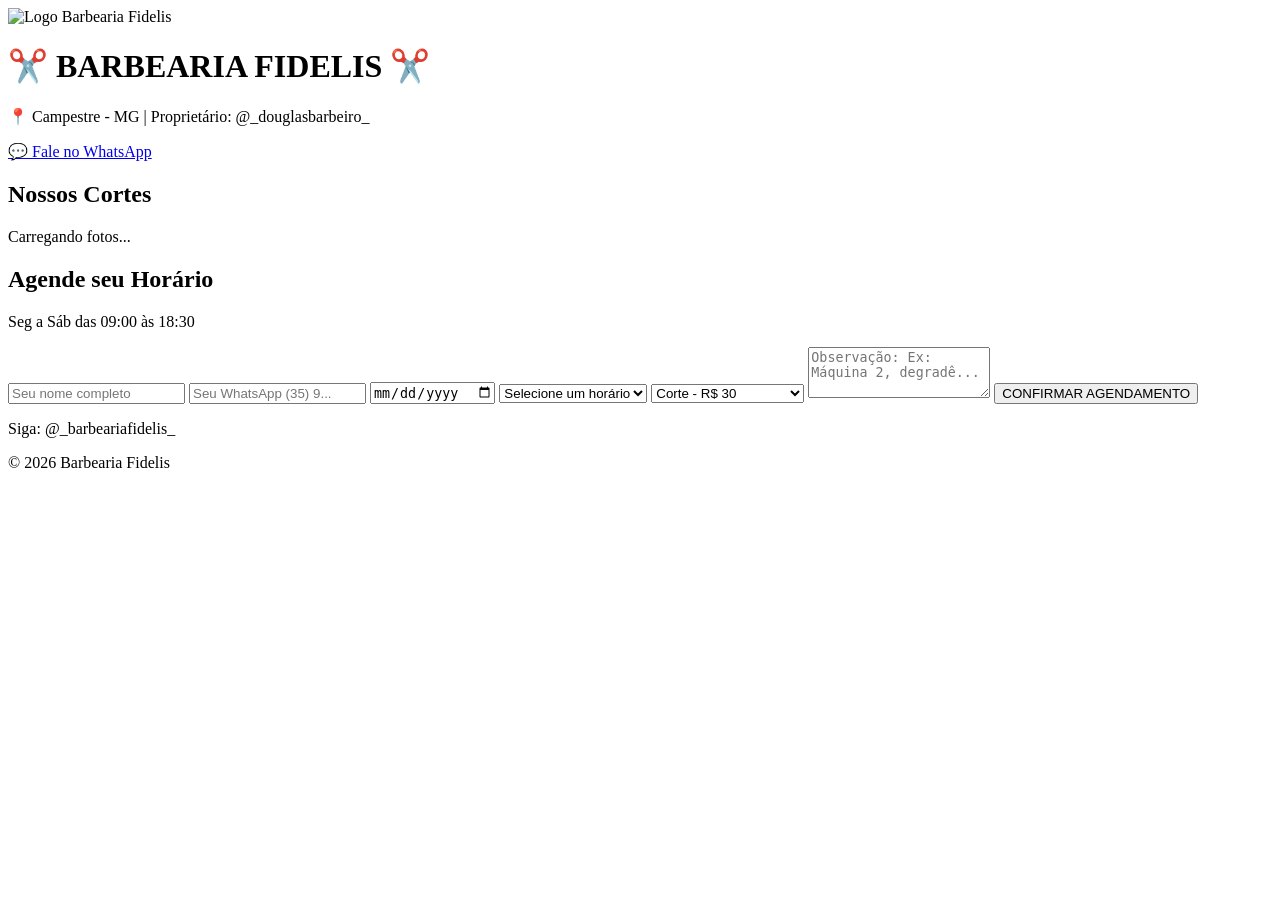
==== index.html @ 906f088e "Create index.html" ====
<!DOCTYPE html>
<html lang="pt-BR">
<head>
  <meta charset="UTF-8">
  <meta name="viewport" content="width=device-width, initial-scale=1.0">
  <title>BARBEARIA FIDELIS - Campestre MG</title>
  <meta name="description" content="Agende seu horário na Barbearia Fidelis. Seg a Sáb das 09:00 às 18:30. Campestre - MG">
  <link rel="stylesheet" href="style.css">
</head>
<body>
  <header>
    <img src="https://via.placeholder.com/120x120/000/D4AF37?text=FIDELIS" alt="Logo Barbearia Fidelis" class="logo">
    <h1>✂️ BARBEARIA FIDELIS ✂️</h1>
    <p>📍 Campestre - MG | Proprietário: @_douglasbarbeiro_</p>
    <a href="https://wa.me/55359999335278" target="_blank" class="whats">💬 Fale no WhatsApp</a>
  </header>

  <section id="galeria">
    <h2>Nossos Cortes</h2>
    <div id="fotos" class="grid-fotos">
      <p>Carregando fotos...</p>
    </div>
  </section>

  <section id="agendamento">
    <h2>Agende seu Horário</h2>
    <p class="horario">Seg a Sáb das 09:00 às 18:30</p>
    <form id="form-agendar">
      <input type="text" name="nome" placeholder="Seu nome completo" required>
      <input type="tel" name="telefone" placeholder="Seu WhatsApp (35) 9..." required>
      <input type="date" name="data" required>
      <select name="horario" required>
        <option value="">Selecione um horário</option>
      </select>
      <select name="servico">
        <option value="Corte">Corte - R$ 30</option>
        <option value="Barba">Barba - R$ 20</option>
        <option value="Corte + Barba">Corte + Barba - R$ 45</option>
        <option value="Sobrancelha">Sobrancelha - R$ 10</option>
      </select>
      <textarea name="obs" placeholder="Observação: Ex: Máquina 2, degradê..." rows="3"></textarea>
      <button type="submit">CONFIRMAR AGENDAMENTO</button>
    </form>
    <p id="msg"></p>
  </section>

  <footer>
    <p>Siga: @_barbeariafidelis_</p>
    <p>© 2026 Barbearia Fidelis</p>
  </footer>

  <script src="script.js"></script>
</body>
</html>
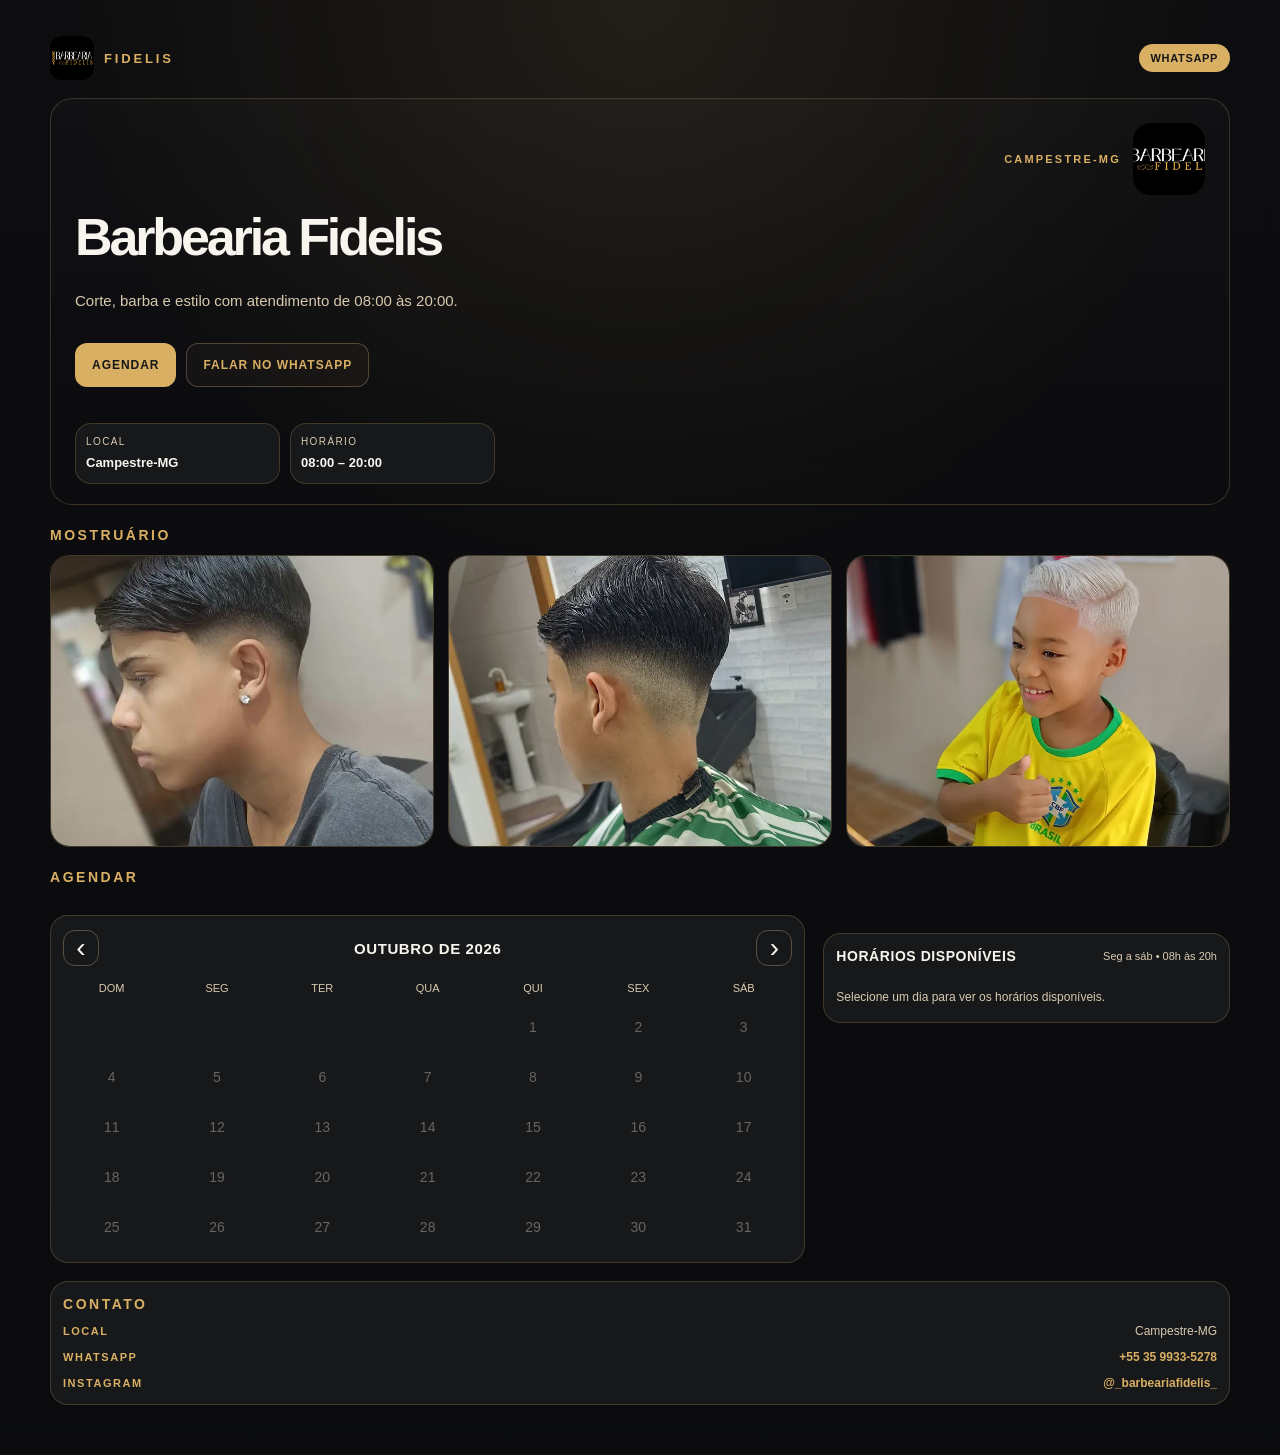
==== commit 1bb5890f: "Add files via upload" ====
--- a/index.html
+++ b/index.html
@@ -1,54 +1,1077 @@
-<!DOCTYPE html>
-<html lang="pt-BR">
-<head>
-  <meta charset="UTF-8">
-  <meta name="viewport" content="width=device-width, initial-scale=1.0">
-  <title>BARBEARIA FIDELIS - Campestre MG</title>
-  <meta name="description" content="Agende seu horário na Barbearia Fidelis. Seg a Sáb das 09:00 às 18:30. Campestre - MG">
-  <link rel="stylesheet" href="style.css">
-</head>
-<body>
-  <header>
-    <img src="https://via.placeholder.com/120x120/000/D4AF37?text=FIDELIS" alt="Logo Barbearia Fidelis" class="logo">
-    <h1>✂️ BARBEARIA FIDELIS ✂️</h1>
-    <p>📍 Campestre - MG | Proprietário: @_douglasbarbeiro_</p>
-    <a href="https://wa.me/55359999335278" target="_blank" class="whats">💬 Fale no WhatsApp</a>
-  </header>
-
-  <section id="galeria">
-    <h2>Nossos Cortes</h2>
-    <div id="fotos" class="grid-fotos">
-      <p>Carregando fotos...</p>
-    </div>
-  </section>
-
-  <section id="agendamento">
-    <h2>Agende seu Horário</h2>
-    <p class="horario">Seg a Sáb das 09:00 às 18:30</p>
-    <form id="form-agendar">
-      <input type="text" name="nome" placeholder="Seu nome completo" required>
-      <input type="tel" name="telefone" placeholder="Seu WhatsApp (35) 9..." required>
-      <input type="date" name="data" required>
-      <select name="horario" required>
-        <option value="">Selecione um horário</option>
-      </select>
-      <select name="servico">
-        <option value="Corte">Corte - R$ 30</option>
-        <option value="Barba">Barba - R$ 20</option>
-        <option value="Corte + Barba">Corte + Barba - R$ 45</option>
-        <option value="Sobrancelha">Sobrancelha - R$ 10</option>
-      </select>
-      <textarea name="obs" placeholder="Observação: Ex: Máquina 2, degradê..." rows="3"></textarea>
-      <button type="submit">CONFIRMAR AGENDAMENTO</button>
-    </form>
-    <p id="msg"></p>
-  </section>
-
-  <footer>
-    <p>Siga: @_barbeariafidelis_</p>
-    <p>© 2026 Barbearia Fidelis</p>
-  </footer>
-
-  <script src="script.js"></script>
-</body>
-</html>
+<!DOCTYPE html>
+<html lang="pt-BR">
+  <head>
+    <meta charset="UTF-8" />
+    <meta name="viewport" content="width=device-width, initial-scale=1.0" />
+    <meta name="description" content="Barbearia Fidelis em Campestre-MG. Corte, barba e agendamento rápido." />
+    <title>Barbearia Fidelis | Campestre-MG</title>
+    <style>
+      :root {
+        --bg: #0d0d0f;
+        --bg-soft: #151517;
+        --panel: #17181a;
+        --panel-strong: #1f2023;
+        --line: rgba(217, 175, 99, 0.22);
+        --gold: #d9af63;
+        --gold-strong: #c7923a;
+        --gold-soft: #f1d7a0;
+        --text: #f8f4ee;
+        --muted: #d8cab0;
+        --invalid: #f0b6b6;
+        --success: #bfe7bd;
+      }
+
+      * { box-sizing: border-box; }
+
+      html, body {
+        margin: 0;
+        min-height: 100%;
+        background:
+          radial-gradient(circle at top, rgba(217, 175, 99, 0.10), transparent 36%),
+          linear-gradient(180deg, var(--bg) 0%, #0a0b0d 100%);
+        color: var(--text);
+        font-family: Arial, Helvetica, sans-serif;
+      }
+
+      body {
+        padding: 18px 12px 40px;
+      }
+
+      a {
+        color: inherit;
+        text-decoration: none;
+      }
+
+      img {
+        display: block;
+        max-width: 100%;
+      }
+
+      .page {
+        width: min(100%, 1180px);
+        margin: 0 auto;
+      }
+
+      .topbar {
+        display: flex;
+        align-items: center;
+        justify-content: space-between;
+        gap: 10px;
+        padding: 8px 0 18px;
+      }
+
+      .brand {
+        display: flex;
+        align-items: center;
+        gap: 10px;
+      }
+
+      .brand img {
+        width: 44px;
+        height: 44px;
+        border-radius: 12px;
+      }
+
+      .brand-name {
+        font-size: 13px;
+        letter-spacing: 0.22em;
+        font-weight: 800;
+        color: var(--gold);
+        text-transform: uppercase;
+      }
+
+      .wa-badge {
+        display: inline-flex;
+        align-items: center;
+        justify-content: center;
+        padding: 8px 12px;
+        border-radius: 999px;
+        background: var(--gold);
+        color: #171717;
+        font-size: 11px;
+        font-weight: 800;
+        letter-spacing: 0.06em;
+        text-transform: uppercase;
+      }
+
+      .hero {
+        background: linear-gradient(180deg, rgba(255,255,255,0.02), rgba(255,255,255,0));
+        border: 1px solid var(--line);
+        border-radius: 22px;
+        padding: 18px 16px 14px;
+        box-shadow: inset 0 1px 0 rgba(255,255,255,0.02);
+      }
+
+      .hero-top {
+        display: flex;
+        align-items: center;
+        justify-content: space-between;
+        gap: 12px;
+        margin-bottom: 14px;
+      }
+
+      .hero-mark {
+        font-size: 11px;
+        letter-spacing: 0.2em;
+        text-transform: uppercase;
+        color: var(--gold);
+        font-weight: 700;
+      }
+
+      .hero-logo {
+        width: 72px;
+        height: 72px;
+        border-radius: 18px;
+        object-fit: cover;
+      }
+
+      h1 {
+        margin: 0;
+        font-size: clamp(32px, 7vw, 52px);
+        line-height: 0.95;
+        letter-spacing: -0.06em;
+      }
+
+      .hero-sub {
+        color: var(--muted);
+        margin: 12px 0 16px;
+        font-size: 15px;
+      }
+
+      .hero-actions {
+        display: flex;
+        flex-wrap: wrap;
+        gap: 10px;
+      }
+
+      .btn {
+        display: inline-flex;
+        align-items: center;
+        justify-content: center;
+        min-height: 44px;
+        padding: 0 16px;
+        border-radius: 12px;
+        border: 1px solid var(--line);
+        font-size: 12px;
+        font-weight: 800;
+        letter-spacing: 0.08em;
+        text-transform: uppercase;
+      }
+
+      .btn-primary {
+        background: var(--gold);
+        color: #171717;
+      }
+
+      .btn-secondary {
+        border-color: rgba(217,184,138,0.3);
+        color: var(--gold);
+        background: rgba(217,184,138,0.04);
+      }
+
+      .info-strip {
+        display: grid;
+        grid-template-columns: 1fr 1fr;
+        gap: 10px;
+        margin-top: 18px;
+      }
+
+      .mini-box {
+        background: var(--panel);
+        border: 1px solid var(--line);
+        border-radius: 16px;
+        padding: 12px 10px;
+      }
+
+      .mini-label {
+        display: block;
+        color: var(--muted);
+        font-size: 10px;
+        letter-spacing: 0.14em;
+        text-transform: uppercase;
+        margin-bottom: 6px;
+      }
+
+      .mini-value {
+        color: var(--text);
+        font-size: 13px;
+        font-weight: 700;
+      }
+
+      .section {
+        margin-top: 22px;
+      }
+
+      .section-head {
+        display: flex;
+        align-items: center;
+        justify-content: space-between;
+        gap: 12px;
+        margin-bottom: 12px;
+      }
+
+      .section-title {
+        margin: 0;
+        font-size: 14px;
+        letter-spacing: 0.18em;
+        text-transform: uppercase;
+        color: var(--gold);
+        font-weight: 800;
+      }
+
+      .gallery-grid {
+        display: grid;
+        grid-template-columns: 1fr;
+        gap: 14px;
+      }
+
+      #agendar {
+        display: grid;
+        gap: 18px;
+      }
+
+      .gallery-card {
+        display: block;
+        overflow: hidden;
+        background: var(--panel);
+        border: 1px solid var(--line);
+        border-radius: 20px;
+      }
+
+      .gallery-card img {
+        width: 100%;
+        height: 240px;
+        object-fit: cover;
+      }
+
+      .gallery-caption {
+        display: flex;
+        align-items: center;
+        justify-content: space-between;
+        gap: 12px;
+        padding: 12px 14px;
+        color: var(--muted);
+        font-size: 12px;
+        text-transform: uppercase;
+        letter-spacing: 0.12em;
+      }
+
+      .calendar-card,
+      .time-card,
+      .contact-box {
+        background: var(--panel);
+        border: 1px solid var(--line);
+        border-radius: 18px;
+        padding: 14px 12px;
+      }
+
+      .calendar-header {
+        display: grid;
+        grid-template-columns: 36px 1fr 36px;
+        align-items: center;
+        margin-bottom: 12px;
+        gap: 8px;
+      }
+
+      .calendar-nav {
+        width: 36px;
+        height: 36px;
+        border: 1px solid rgba(217,184,138,0.35);
+        background: transparent;
+        border-radius: 12px;
+        color: var(--text);
+        font-size: 28px;
+        line-height: 1;
+        cursor: pointer;
+      }
+
+      .calendar-title {
+        text-align: center;
+        font-weight: 700;
+        font-size: 15px;
+        letter-spacing: 0.04em;
+        text-transform: uppercase;
+      }
+
+      .weekdays,
+      .calendar-grid {
+        display: grid;
+        grid-template-columns: repeat(7, minmax(0, 1fr));
+        gap: 8px;
+      }
+
+      .weekdays {
+        margin-bottom: 8px;
+      }
+
+      .weekday {
+        text-align: center;
+        color: var(--muted);
+        font-size: 11px;
+        text-transform: uppercase;
+        padding: 4px 0;
+      }
+
+      .day {
+        width: 100%;
+        min-height: 42px;
+        border: 1px solid transparent;
+        border-radius: 12px;
+        background: rgba(255,255,255,0.02);
+        color: var(--text);
+        font-size: 14px;
+        cursor: pointer;
+        transition: 0.2s ease;
+      }
+
+      .day.is-muted {
+        opacity: 0.35;
+        cursor: not-allowed;
+        background: transparent;
+      }
+
+      .day.is-selected {
+        background: var(--gold);
+        color: #171717;
+        font-weight: 700;
+        border-color: var(--gold);
+      }
+
+      .day:not(.is-muted):hover {
+        border-color: rgba(217,184,138,0.45);
+      }
+
+      .time-header {
+        display: flex;
+        align-items: center;
+        justify-content: space-between;
+        gap: 8px;
+        margin-bottom: 12px;
+      }
+
+      .time-header strong {
+        font-size: 14px;
+        letter-spacing: 0.04em;
+        text-transform: uppercase;
+      }
+
+      .time-header span {
+        color: var(--muted);
+        font-size: 11px;
+      }
+
+      .time-grid {
+        display: grid;
+        grid-template-columns: repeat(2, minmax(0, 1fr));
+        gap: 10px;
+      }
+
+      .slot {
+        border: 1px solid rgba(217,184,138,0.35);
+        background: rgba(255,255,255,0.02);
+        border-radius: 12px;
+        min-height: 56px;
+        padding: 8px 10px;
+        text-align: center;
+        display: flex;
+        flex-direction: column;
+        align-items: center;
+        justify-content: center;
+        gap: 5px;
+        color: var(--text);
+        cursor: pointer;
+      }
+
+      .slot strong {
+        font-size: 15px;
+      }
+
+      .slot small {
+        font-size: 10px;
+        letter-spacing: 0.08em;
+        text-transform: uppercase;
+        color: var(--gold);
+      }
+
+      .slot.is-occupied {
+        background: rgba(255,255,255,0.02);
+        border-color: rgba(255,255,255,0.06);
+        color: rgba(255,255,255,0.38);
+        cursor: not-allowed;
+      }
+
+      .slot.is-occupied small {
+        color: var(--invalid);
+      }
+
+      .slot.is-selected {
+        background: var(--gold);
+        border-color: var(--gold);
+        color: #171717;
+      }
+
+      .slot.is-selected small {
+        color: #171717;
+      }
+
+      .slot.is-lunch {
+        grid-column: 1 / -1;
+        border-style: dashed;
+        background: rgba(255,255,255,0.01);
+        cursor: default;
+      }
+
+      .slot.is-lunch strong {
+        color: var(--muted);
+      }
+
+      .slot.is-lunch small {
+        color: var(--muted);
+      }
+
+      .helper {
+        min-height: 18px;
+        margin-top: 14px;
+        font-size: 12px;
+        color: var(--muted);
+      }
+
+      .helper.error {
+        color: var(--invalid);
+      }
+
+      .contact-box {
+        margin-top: 18px;
+      }
+
+      .contact-list {
+        display: grid;
+        gap: 12px;
+        margin-top: 12px;
+      }
+
+      .contact-item {
+        display: flex;
+        align-items: center;
+        justify-content: space-between;
+        gap: 12px;
+        flex-wrap: wrap;
+        color: var(--muted);
+        font-size: 12px;
+      }
+
+      .contact-item strong {
+        font-size: 11px;
+        letter-spacing: 0.14em;
+        text-transform: uppercase;
+        color: var(--gold);
+      }
+
+      .contact-link {
+        color: var(--gold);
+        font-weight: 700;
+      }
+
+      .modal-backdrop {
+        position: fixed;
+        inset: 0;
+        background: rgba(0,0,0,0.72);
+        display: none;
+        align-items: end;
+        justify-content: center;
+        padding: 20px 12px 24px;
+        opacity: 0;
+        pointer-events: none;
+        transition: opacity 0.2s ease;
+      }
+
+      .modal-backdrop.show {
+        display: flex;
+        opacity: 1;
+        pointer-events: auto;
+      }
+
+      .modal {
+        width: min(100%, 420px);
+        background: #171717;
+        border: 1px solid rgba(255,255,255,0.08);
+        border-radius: 22px 22px 16px 16px;
+        padding: 18px 16px 14px;
+        transform: translateY(18px);
+        transition: transform 0.2s ease;
+      }
+
+      .modal-backdrop.show .modal {
+        transform: translateY(0);
+      }
+
+      .modal-head {
+        display: flex;
+        justify-content: space-between;
+        align-items: center;
+        margin-bottom: 10px;
+      }
+
+      .close-btn {
+        border: 0;
+        background: transparent;
+        color: var(--muted);
+        font-size: 26px;
+        cursor: pointer;
+      }
+
+      .modal-kicker {
+        letter-spacing: 0.18em;
+        text-transform: uppercase;
+        color: var(--gold);
+        font-size: 11px;
+        font-weight: 700;
+      }
+
+      .modal h2 {
+        margin: 4px 0 0;
+        font-size: 28px;
+        letter-spacing: -0.04em;
+      }
+
+      .modal-date {
+        margin: 16px 0 18px;
+        color: var(--muted);
+        font-size: 14px;
+      }
+
+      .field {
+        display: block;
+        margin-bottom: 14px;
+      }
+
+      .field label {
+        display: block;
+        margin-bottom: 8px;
+        color: var(--muted);
+        font-size: 12px;
+      }
+
+      .field input {
+        width: 100%;
+        border: 1px solid rgba(255,255,255,0.12);
+        background: rgba(255,255,255,0.02);
+        color: var(--text);
+        border-radius: 12px;
+        padding: 14px 12px;
+        font-size: 15px;
+      }
+
+      .field input::placeholder {
+        color: rgba(255,255,255,0.38);
+      }
+
+      .submit-btn {
+        width: 100%;
+        border: 0;
+        background: var(--gold);
+        color: #161616;
+        border-radius: 12px;
+        padding: 15px 16px;
+        font-size: 15px;
+        font-weight: 800;
+        letter-spacing: 0.02em;
+        cursor: pointer;
+      }
+
+      .form-status {
+        min-height: 18px;
+        margin-top: 12px;
+        font-size: 12px;
+      }
+
+      .form-status.error { color: var(--invalid); }
+      .form-status.success { color: var(--success); }
+
+      @media (min-width: 768px) {
+        body {
+          padding: 28px 22px 50px;
+        }
+
+        .page {
+          width: min(100%, 1180px);
+        }
+
+        .hero {
+          display: grid;
+          grid-template-columns: 1.2fr 0.8fr;
+          align-items: center;
+          gap: 18px;
+          padding: 24px 24px 20px;
+        }
+
+        .hero-top {
+          grid-column: 2;
+          justify-self: end;
+          margin-bottom: 0;
+        }
+
+        .hero > h1,
+        .hero > .hero-sub,
+        .hero > .hero-actions,
+        .hero > .info-strip {
+          grid-column: 1;
+        }
+
+        .info-strip {
+          grid-template-columns: repeat(2, minmax(0, 1fr));
+          max-width: 420px;
+        }
+
+        #agendar {
+          grid-template-columns: minmax(0, 1.3fr) minmax(0, 0.7fr);
+          align-items: start;
+        }
+
+        #agendar > .section-head {
+          grid-column: 1 / -1;
+        }
+
+        #agendar > .calendar-card {
+          grid-column: 1;
+        }
+
+        #agendar > .time-card {
+          grid-column: 2;
+          margin-top: 0;
+        }
+
+        .gallery-grid {
+          grid-template-columns: repeat(3, minmax(0, 1fr));
+        }
+
+        .gallery-card img {
+          height: 290px;
+        }
+      }
+
+      @media (max-width: 360px) {
+        .day { min-height: 38px; }
+      }
+    </style>
+  </head>
+  <body>
+    <div class="page">
+      <header class="topbar" aria-label="Cabeçalho da barbearia">
+        <div class="brand">
+          <img src="logo.png" alt="Logo Barbearia Fidelis" />
+          <span class="brand-name">Fidelis</span>
+        </div>
+        <a class="wa-badge" href="https://wa.me/553599335278" target="_blank" rel="noreferrer">WhatsApp</a>
+      </header>
+
+      <section class="hero" aria-label="Introdução da barbearia">
+        <div class="hero-top">
+          <span class="hero-mark">Campestre-MG</span>
+          <img class="hero-logo" src="logo.png" alt="Barbearia Fidelis logo" />
+        </div>
+
+        <h1>Barbearia Fidelis</h1>
+        <p class="hero-sub">Corte, barba e estilo com atendimento de 08:00 às 20:00.</p>
+
+        <div class="hero-actions">
+          <a class="btn btn-primary" href="#agendar">Agendar</a>
+          <a class="btn btn-secondary" href="https://wa.me/553599335278" target="_blank" rel="noreferrer">Falar no WhatsApp</a>
+        </div>
+
+        <div class="info-strip">
+          <div class="mini-box">
+            <span class="mini-label">Local</span>
+            <span class="mini-value">Campestre-MG</span>
+          </div>
+          <div class="mini-box">
+            <span class="mini-label">Horário</span>
+            <span class="mini-value">08:00 – 20:00</span>
+          </div>
+        </div>
+      </section>
+
+      <section class="section" aria-label="Mostruário de cortes">
+        <div class="section-head">
+          <h2 class="section-title">Mostruário</h2>
+        </div>
+
+        <div class="gallery-grid">
+          <a class="gallery-card" href="corte1.png" target="_blank" rel="noreferrer" aria-label="Ver corte 1">
+            <img src="corte1.png" alt="Corte clássico 1" />
+          </a>
+
+          <a class="gallery-card" href="corte2.png" target="_blank" rel="noreferrer" aria-label="Ver corte 2">
+            <img src="corte2.png" alt="Corte clássico 2" />
+          </a>
+
+          <a class="gallery-card" href="corte3.png" target="_blank" rel="noreferrer" aria-label="Ver corte 3">
+            <img src="corte3.png" alt="Corte clássico 3" />
+          </a>
+        </div>
+      </section>
+
+      <section id="agendar" class="section" aria-label="Agendamento">
+        <div class="section-head">
+          <h2 class="section-title">Agendar</h2>
+        </div>
+
+        <section class="calendar-card" aria-label="Calendário de agendamentos">
+          <div class="calendar-header">
+            <button id="prevMonth" class="calendar-nav" type="button" aria-label="Mês anterior">&#8249;</button>
+            <div id="calendarTitle" class="calendar-title">Outubro de 2026</div>
+            <button id="nextMonth" class="calendar-nav" type="button" aria-label="Próximo mês">&#8250;</button>
+          </div>
+
+          <div class="weekdays" aria-hidden="true">
+            <span class="weekday">Dom</span>
+            <span class="weekday">Seg</span>
+            <span class="weekday">Ter</span>
+            <span class="weekday">Qua</span>
+            <span class="weekday">Qui</span>
+            <span class="weekday">Sex</span>
+            <span class="weekday">Sáb</span>
+          </div>
+
+          <div id="calendarGrid" class="calendar-grid" aria-live="polite"></div>
+        </section>
+
+        <section class="time-card" aria-label="Horários disponíveis" style="margin-top: 18px;">
+          <div class="time-header">
+            <strong>Horários disponíveis</strong>
+            <span>Seg a sáb • 08h às 20h</span>
+          </div>
+
+          <div id="timeGrid" class="time-grid"></div>
+          <div id="timeStatus" class="helper" aria-live="polite"></div>
+        </section>
+      </section>
+
+      <section class="contact-box" aria-label="Contato e localização">
+        <div class="section-head">
+          <h2 class="section-title">Contato</h2>
+        </div>
+
+        <div class="contact-list">
+          <div class="contact-item">
+            <strong>Local</strong>
+            <span>Campestre-MG</span>
+          </div>
+
+          <div class="contact-item">
+            <strong>WhatsApp</strong>
+            <a class="contact-link" href="https://wa.me/553599335278" target="_blank" rel="noreferrer">+55 35 9933-5278</a>
+          </div>
+
+          <div class="contact-item">
+            <strong>Instagram</strong>
+            <a class="contact-link" href="https://www.instagram.com/_barbeariafidelis_" target="_blank" rel="noreferrer">@_barbeariafidelis_</a>
+          </div>
+        </div>
+      </section>
+    </div>
+
+    <div id="modalBackdrop" class="modal-backdrop" aria-hidden="true">
+      <div class="modal" role="dialog" aria-modal="true" aria-labelledby="modalTitle">
+        <div class="modal-head">
+          <span class="modal-kicker">SÓ MAIS UM PASSO</span>
+          <button id="closeModal" class="close-btn" type="button" aria-label="Fechar">×</button>
+        </div>
+
+        <h2 id="modalTitle">Seus dados</h2>
+        <p id="modalDate" class="modal-date"></p>
+
+        <form id="bookingForm">
+          <div class="field">
+            <label for="nome">Seu nome</label>
+            <input id="nome" type="text" placeholder="Rafael Martins" maxlength="80" required />
+          </div>
+
+          <div class="field">
+            <label for="whatsapp">Celular / WhatsApp</label>
+            <input id="whatsapp" type="tel" placeholder="(11) 99999-9999" maxlength="20" required />
+          </div>
+
+          <button class="submit-btn" type="submit">Confirmar agendamento →</button>
+          <div id="formStatus" class="form-status" aria-live="polite"></div>
+        </form>
+      </div>
+    </div>
+
+    <script>
+      const monthNames = ['Janeiro','Fevereiro','Março','Abril','Maio','Junho','Julho','Agosto','Setembro','Outubro','Novembro','Dezembro'];
+      const timeSlots = ['08:00','08:30','09:00','09:30','10:00','10:30','11:00','11:30','13:00','13:30','14:00','14:30','15:00','15:30','16:00','16:30','17:00','17:30','18:00','18:30','19:00','19:30'];
+
+      const state = {
+        currentMonth: 9,
+        currentYear: 2026,
+        selectedDate: '',
+        selectedTime: '',
+        occupied: new Set(),
+      };
+
+      const calendarTitle = document.getElementById('calendarTitle');
+      const calendarGrid = document.getElementById('calendarGrid');
+      const prevMonthBtn = document.getElementById('prevMonth');
+      const nextMonthBtn = document.getElementById('nextMonth');
+      const timeGrid = document.getElementById('timeGrid');
+      const timeStatus = document.getElementById('timeStatus');
+      const modalBackdrop = document.getElementById('modalBackdrop');
+      const closeModalBtn = document.getElementById('closeModal');
+      const modalDate = document.getElementById('modalDate');
+      const bookingForm = document.getElementById('bookingForm');
+      const formStatus = document.getElementById('formStatus');
+      const nomeInput = document.getElementById('nome');
+      const whatsappInput = document.getElementById('whatsapp');
+
+      function toDateString(date) {
+        const year = date.getFullYear();
+        const month = String(date.getMonth() + 1).padStart(2, '0');
+        const day = String(date.getDate()).padStart(2, '0');
+        return `${year}-${month}-${day}`;
+      }
+
+      function formatLongDate(dateString) {
+        const date = new Date(`${dateString}T12:00:00`);
+        const weekdays = ['Domingo','Segunda','Terça','Quarta','Quinta','Sexta','Sábado'];
+        const months = ['Janeiro','Fevereiro','Março','Abril','Maio','Junho','Julho','Agosto','Setembro','Outubro','Novembro','Dezembro'];
+        return `${weekdays[date.getDay()]}, ${date.getDate()} de ${months[date.getMonth()]}`;
+      }
+
+      function setModalVisible(visible) {
+        modalBackdrop.classList.toggle('show', visible);
+        modalBackdrop.setAttribute('aria-hidden', String(!visible));
+      }
+
+      function renderCalendar() {
+        const { currentMonth, currentYear } = state;
+        calendarTitle.textContent = `${monthNames[currentMonth]} de ${currentYear}`;
+        calendarGrid.innerHTML = '';
+
+        const firstDay = new Date(currentYear, currentMonth, 1);
+        const totalDays = new Date(currentYear, currentMonth + 1, 0).getDate();
+        const leading = firstDay.getDay();
+        const today = new Date();
+        today.setHours(0, 0, 0, 0);
+
+        for (let i = 0; i < leading; i += 1) {
+          const filler = document.createElement('div');
+          filler.className = 'day is-muted';
+          filler.setAttribute('aria-hidden', 'true');
+          calendarGrid.appendChild(filler);
+        }
+
+        for (let day = 1; day <= totalDays; day += 1) {
+          const date = new Date(currentYear, currentMonth, day);
+          const dateString = toDateString(date);
+          const button = document.createElement('button');
+          const isSunday = date.getDay() === 0;
+          const isPast = date < today;
+
+          button.type = 'button';
+          button.className = 'day';
+          button.textContent = String(day);
+          button.disabled = isSunday || isPast;
+
+          if (isSunday || isPast) {
+            button.classList.add('is-muted');
+          }
+
+          if (state.selectedDate === dateString) {
+            button.classList.add('is-selected');
+          }
+
+          if (!button.disabled) {
+            button.addEventListener('click', () => {
+              state.selectedDate = dateString;
+              state.selectedTime = '';
+              renderCalendar();
+              loadBookedTimes(dateString);
+            });
+          }
+
+          calendarGrid.appendChild(button);
+        }
+      }
+
+      function renderTimeGrid() {
+        timeGrid.innerHTML = '';
+
+        if (!state.selectedDate) {
+          timeStatus.textContent = 'Selecione um dia para ver os horários disponíveis.';
+          timeStatus.className = 'helper';
+          return;
+        }
+
+        const lunch = document.createElement('div');
+        lunch.className = 'slot is-lunch';
+        lunch.innerHTML = '<strong>12:00</strong><small>Almoço</small>';
+        timeGrid.appendChild(lunch);
+
+        timeSlots.forEach((slot) => {
+          const button = document.createElement('button');
+          const occupied = state.occupied.has(slot);
+          button.type = 'button';
+          button.className = 'slot';
+
+          if (occupied) {
+            button.classList.add('is-occupied');
+            button.disabled = true;
+            button.innerHTML = `<strong>${slot}</strong><small>Ocupado</small>`;
+          } else {
+            button.innerHTML = `<strong>${slot}</strong><small>Disponível</small>`;
+            if (state.selectedTime === slot) {
+              button.classList.add('is-selected');
+            }
+            button.addEventListener('click', () => {
+              state.selectedTime = slot;
+              renderTimeGrid();
+              openModal();
+            });
+          }
+
+          timeGrid.appendChild(button);
+        });
+
+        timeStatus.textContent = formatLongDate(state.selectedDate);
+        timeStatus.className = 'helper';
+      }
+
+      function isLocalFileEnvironment() {
+        return window.location.protocol === 'file:';
+      }
+
+      async function loadBookedTimes(dateString) {
+        timeStatus.textContent = 'Carregando horários...';
+        timeStatus.className = 'helper';
+
+        if (isLocalFileEnvironment()) {
+          state.occupied = new Set();
+          timeStatus.textContent = 'Este site precisa ser aberto via Cloudflare Pages ou outro servidor com Functions. O arquivo local não tem a rota /api/horarios.';
+          timeStatus.className = 'helper error';
+          return;
+        }
+
+        try {
+          const response = await fetch(`/api/horarios?data=${encodeURIComponent(dateString)}`);
+          const payload = await response.json().catch(() => ({}));
+
+          if (!response.ok) {
+            throw new Error(payload.error || 'Não foi possível carregar os horários.');
+          }
+
+          state.occupied = new Set(payload.ocupados || []);
+          renderTimeGrid();
+        } catch (error) {
+          state.occupied = new Set();
+          timeStatus.textContent = 'Não foi possível carregar os horários agora. Tente novamente.';
+          timeStatus.className = 'helper error';
+        }
+      }
+
+      function openModal() {
+        if (!state.selectedDate || !state.selectedTime) return;
+        modalDate.textContent = `${formatLongDate(state.selectedDate)} às ${state.selectedTime}`;
+        setModalVisible(true);
+        nomeInput.focus();
+      }
+
+      function closeModal() {
+        setModalVisible(false);
+        formStatus.textContent = '';
+        formStatus.className = 'form-status';
+        bookingForm.reset();
+      }
+
+      async function submitBooking(event) {
+        event.preventDefault();
+
+        if (isLocalFileEnvironment()) {
+          formStatus.textContent = 'O agendamento só funciona em um ambiente com Cloudflare Pages/Functions. Abra a URL publicada do site.';
+          formStatus.className = 'form-status error';
+          return;
+        }
+
+        if (!state.selectedDate || !state.selectedTime) {
+          formStatus.textContent = 'Selecione uma data e um horário.';
+          formStatus.className = 'form-status error';
+          return;
+        }
+
+        const nome = nomeInput.value.trim();
+        const whatsapp = whatsappInput.value.trim();
+
+        if (!nome || !whatsapp) {
+          formStatus.textContent = 'Preencha seu nome e WhatsApp.';
+          formStatus.className = 'form-status error';
+          return;
+        }
+
+        formStatus.textContent = 'Confirmando agendamento...';
+        formStatus.className = 'form-status';
+
+        try {
+          const response = await fetch('/api/agendar', {
+            method: 'POST',
+            headers: { 'Content-Type': 'application/json' },
+            body: JSON.stringify({
+              data: state.selectedDate,
+              horario: state.selectedTime,
+              nome,
+              whatsapp,
+            }),
+          });
+
+          const payload = await response.json().catch(() => ({}));
+
+          if (!response.ok) {
+            throw new Error(payload.error || 'Não foi possível confirmar o agendamento.');
+          }
+
+          formStatus.textContent = 'Agendamento confirmado!';
+          formStatus.className = 'form-status success';
+          state.occupied.add(state.selectedTime);
+          renderTimeGrid();
+
+          setTimeout(() => {
+            closeModal();
+          }, 1200);
+        } catch (error) {
+          formStatus.textContent = error.message;
+          formStatus.className = 'form-status error';
+        }
+      }
+
+      prevMonthBtn.addEventListener('click', () => {
+        state.currentMonth -= 1;
+        if (state.currentMonth < 0) {
+          state.currentMonth = 11;
+          state.currentYear -= 1;
+        }
+        renderCalendar();
+      });
+
+      nextMonthBtn.addEventListener('click', () => {
+        state.currentMonth += 1;
+        if (state.currentMonth > 11) {
+          state.currentMonth = 0;
+          state.currentYear += 1;
+        }
+        renderCalendar();
+      });
+
+      closeModalBtn.addEventListener('click', closeModal);
+      modalBackdrop.addEventListener('click', (event) => {
+        if (event.target === modalBackdrop) {
+          closeModal();
+        }
+      });
+      bookingForm.addEventListener('submit', submitBooking);
+
+      setModalVisible(false);
+      renderCalendar();
+      timeStatus.textContent = 'Selecione um dia para ver os horários disponíveis.';
+      timeStatus.className = 'helper';
+    </script>
+  </body>
+</html>
